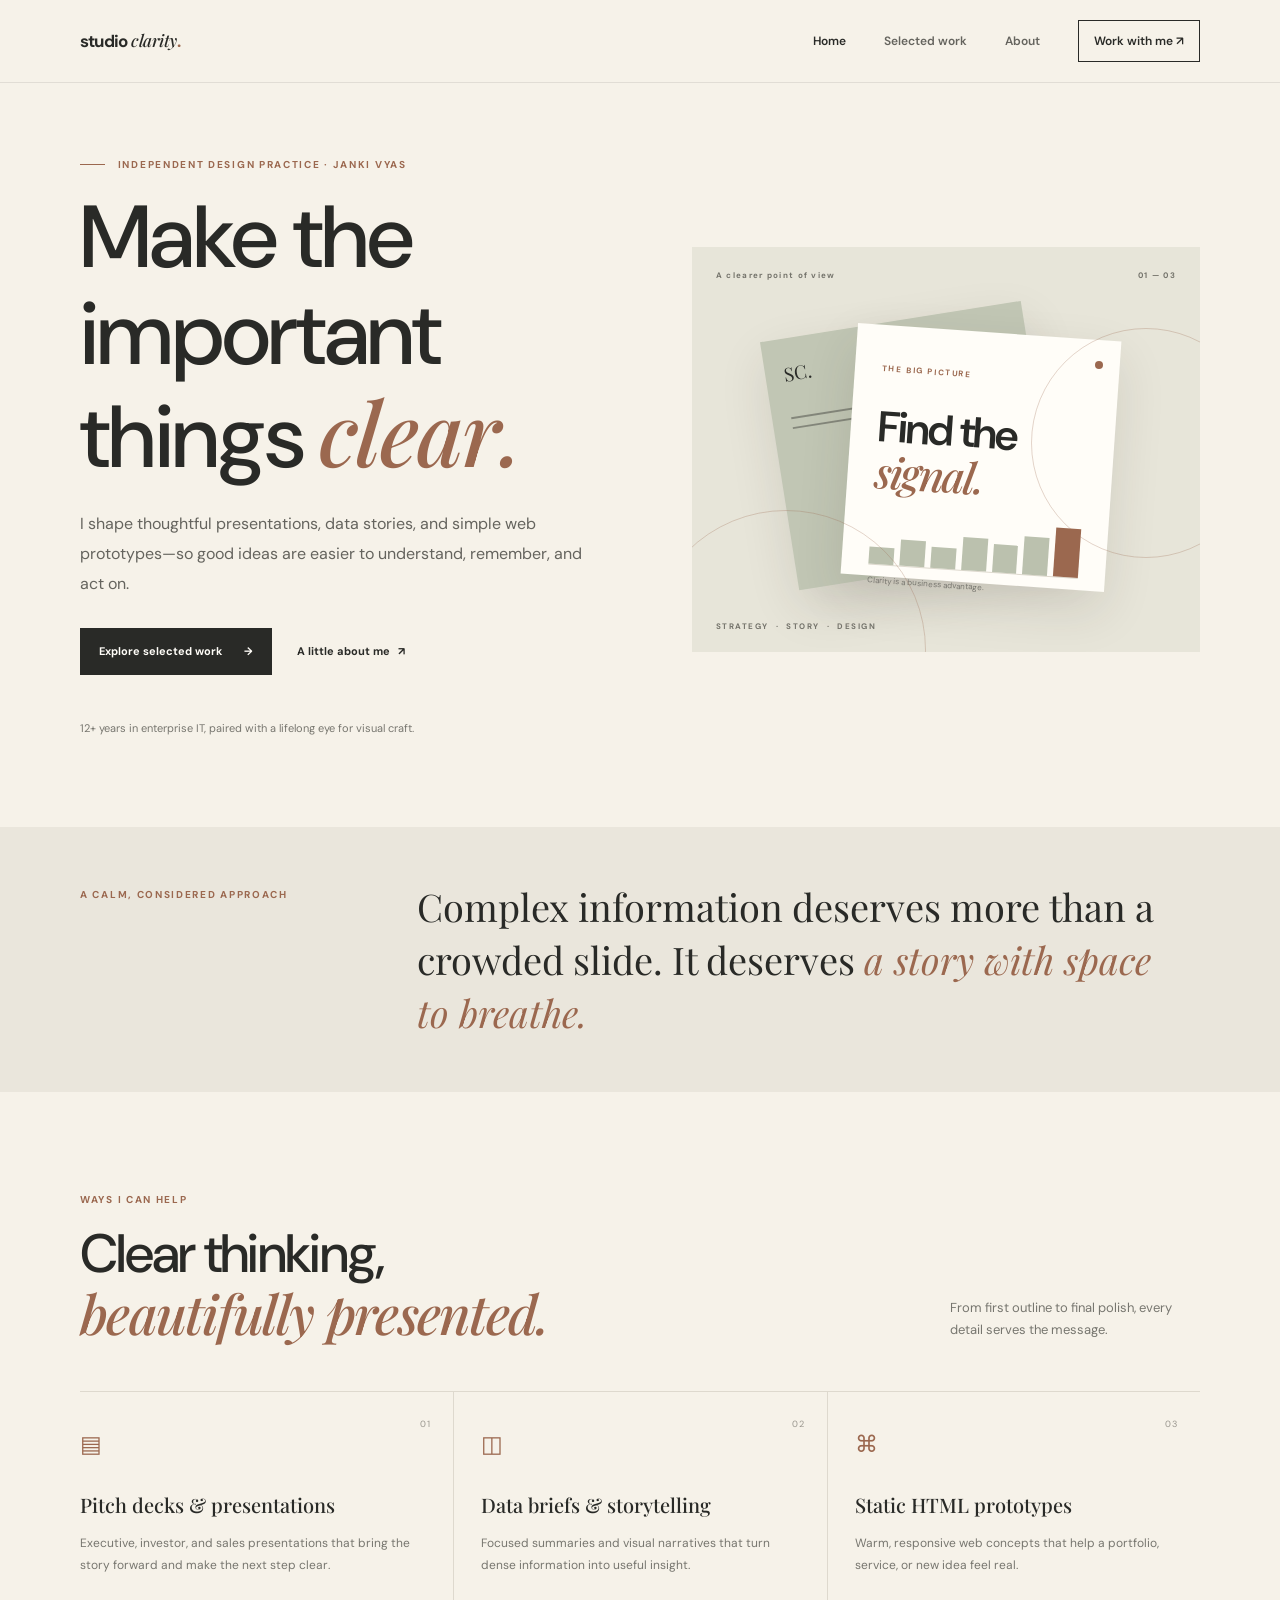
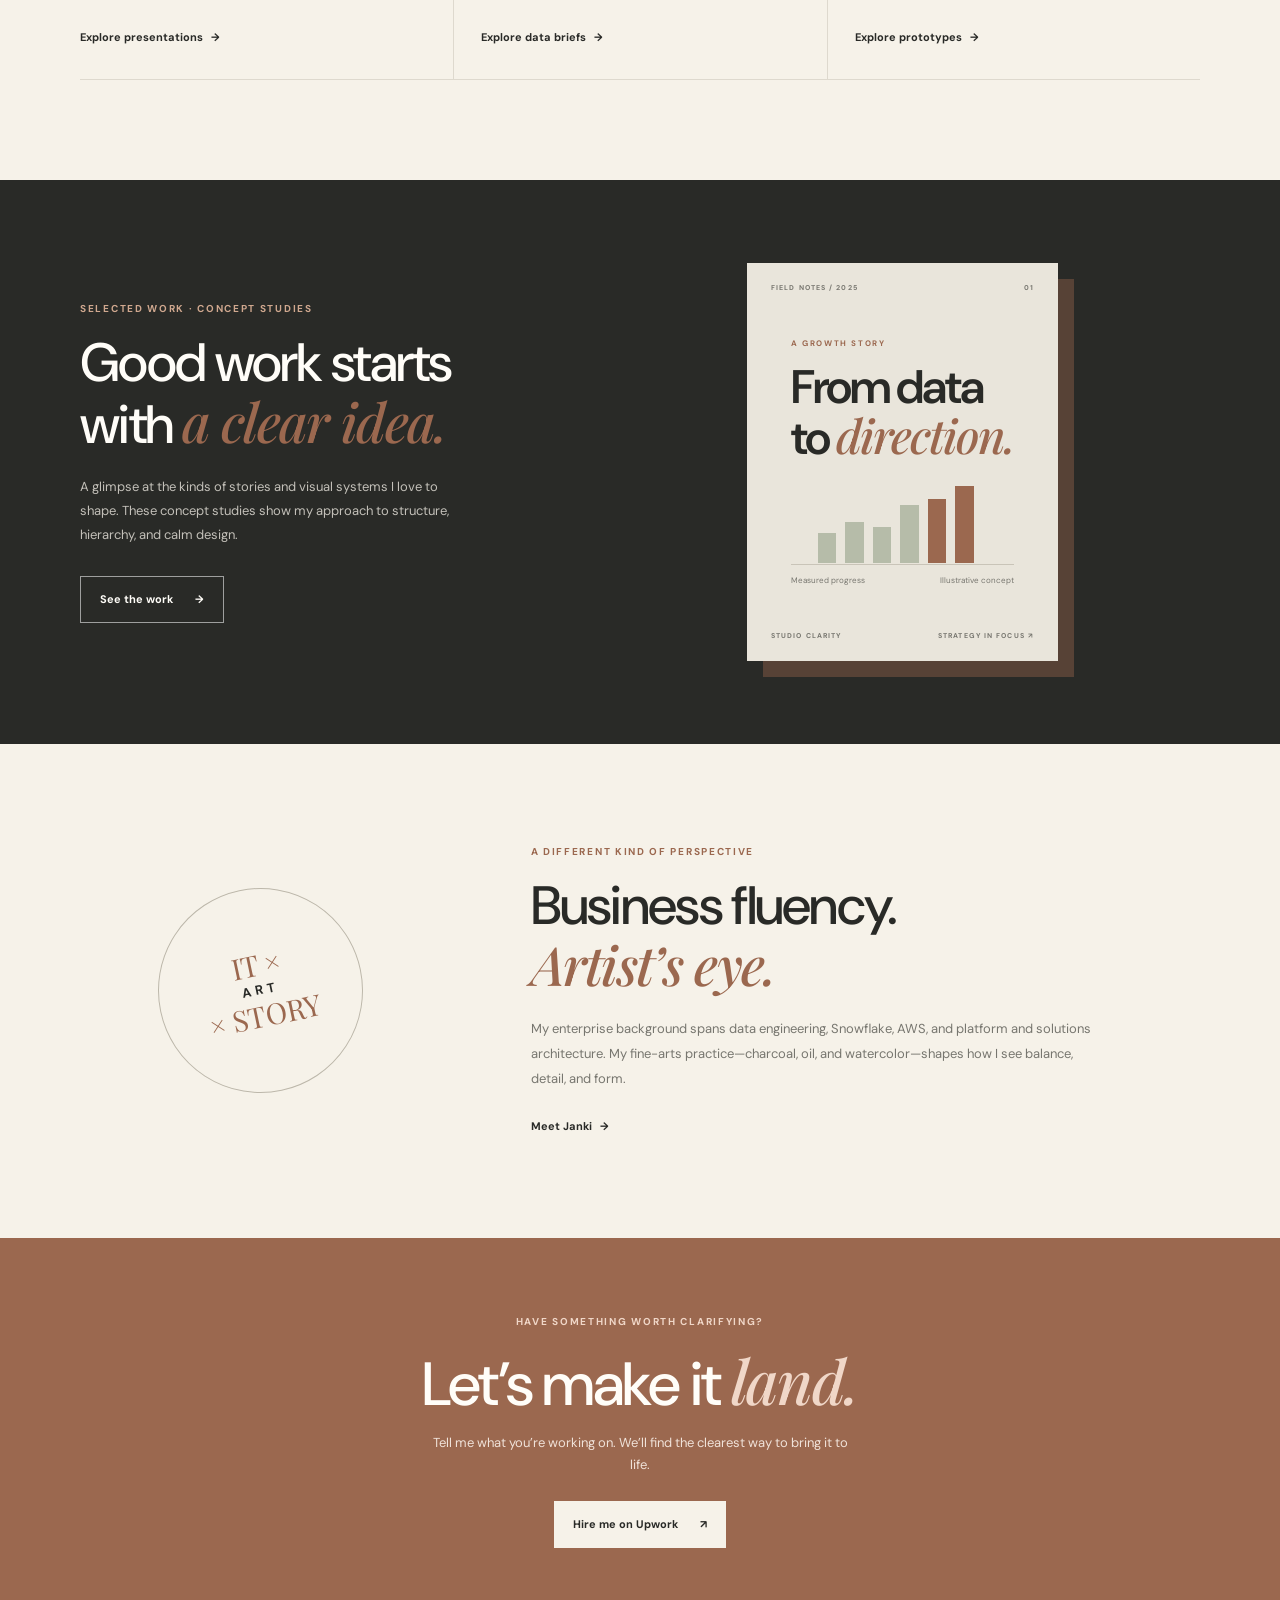
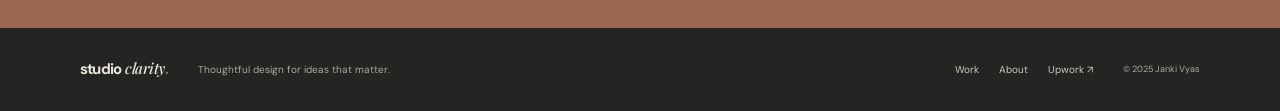
==== index.html @ 5fc677f6 "Add responsive Studio Clarity portfolio pages and styles" ====
<!doctype html>
<html lang="en">
<head>
  <meta charset="utf-8">
  <meta name="viewport" content="width=device-width, initial-scale=1">
  <meta name="theme-color" content="#f6f2e9">
  <meta name="description" content="Studio Clarity by Janki Vyas — thoughtful PowerPoint pitch decks, clear data briefs, and polished static HTML prototypes.">
  <title>Studio Clarity — Janki Vyas</title>
  <link rel="preconnect" href="https://fonts.googleapis.com">
  <link rel="preconnect" href="https://fonts.gstatic.com" crossorigin>
  <link href="https://fonts.googleapis.com/css2?family=DM+Sans:wght@400;500;600;700&family=Playfair+Display:wght@500;600&display=swap" rel="stylesheet">
  <link rel="stylesheet" href="style.css">
</head>
<body>
  <a class="skip-link" href="#main">Skip to content</a>
  <header class="site-header">
    <div class="container header-inner">
      <a class="wordmark" href="index.html" aria-label="Studio Clarity home">studio <span>clarity</span><i>.</i></a>
      <nav class="site-nav" aria-label="Main navigation">
        <a href="index.html" aria-current="page">Home</a>
        <a href="work.html">Selected work</a>
        <a href="about.html">About</a>
        <a class="nav-cta" href="https://www.upwork.com/nx/search/talent/?q=Janki%20Vyas" target="_blank" rel="noopener noreferrer">Work with me <span aria-hidden="true">↗</span></a>
      </nav>
    </div>
  </header>

  <main id="main">
    <section class="hero container">
      <div class="hero-copy">
        <p class="eyebrow"><span class="eyebrow-line"></span> Independent design practice · Janki Vyas</p>
        <h1>Make the important<br>things <em>clear.</em></h1>
        <p class="hero-intro">I shape thoughtful presentations, data stories, and simple web prototypes—so good ideas are easier to understand, remember, and act on.</p>
        <div class="hero-actions">
          <a class="button button-dark" href="work.html">Explore selected work <span aria-hidden="true">→</span></a>
          <a class="text-link" href="about.html">A little about me <span aria-hidden="true">↗</span></a>
        </div>
        <p class="hero-note">12+ years in enterprise IT, paired with a lifelong eye for visual craft.</p>
      </div>
      <div class="hero-art" aria-label="Abstract presentation composition">
        <div class="art-label">A clearer point of view <span>01 — 03</span></div>
        <div class="art-sheet sheet-back"><span class="sheet-mark">SC.</span><span class="sheet-line"></span><span class="sheet-line short"></span></div>
        <div class="art-sheet sheet-front">
          <span class="mini-label">THE BIG PICTURE</span>
          <span class="art-headline">Find the<br><em>signal.</em></span>
          <span class="chart-bars" aria-hidden="true"><i></i><i></i><i></i><i></i><i></i><i></i><i></i></span>
          <span class="chart-caption">Clarity is a business advantage.</span>
        </div>
        <span class="art-orbit orbit-one" aria-hidden="true"></span><span class="art-orbit orbit-two" aria-hidden="true"></span>
        <span class="art-dot" aria-hidden="true"></span>
        <div class="art-foot">STRATEGY &nbsp;·&nbsp; STORY &nbsp;·&nbsp; DESIGN</div>
      </div>
    </section>

    <section class="intro-band">
      <div class="container intro-grid">
        <p class="eyebrow">A calm, considered approach</p>
        <p class="intro-statement">Complex information deserves more than a crowded slide. It deserves <em>a story with space to breathe.</em></p>
      </div>
    </section>

    <section class="section container">
      <div class="section-heading">
        <div><p class="eyebrow">Ways I can help</p><h2>Clear thinking,<br><em>beautifully presented.</em></h2></div>
        <p class="section-aside">From first outline to final polish, every detail serves the message.</p>
      </div>
      <div class="service-grid">
        <article class="service-card"><span class="card-index">01</span><span class="service-icon" aria-hidden="true">▤</span><h3>Pitch decks & presentations</h3><p>Executive, investor, and sales presentations that bring the story forward and make the next step clear.</p><a class="text-link" href="work.html#presentations">Explore presentations <span aria-hidden="true">→</span></a></article>
        <article class="service-card"><span class="card-index">02</span><span class="service-icon" aria-hidden="true">◫</span><h3>Data briefs & storytelling</h3><p>Focused summaries and visual narratives that turn dense information into useful insight.</p><a class="text-link" href="work.html#data-briefs">Explore data briefs <span aria-hidden="true">→</span></a></article>
        <article class="service-card"><span class="card-index">03</span><span class="service-icon" aria-hidden="true">⌘</span><h3>Static HTML prototypes</h3><p>Warm, responsive web concepts that help a portfolio, service, or new idea feel real.</p><a class="text-link" href="work.html#web-prototypes">Explore prototypes <span aria-hidden="true">→</span></a></article>
      </div>
    </section>

    <section class="featured-section">
      <div class="container featured-inner">
        <div class="featured-copy"><p class="eyebrow">Selected work · concept studies</p><h2>Good work starts<br>with <em>a clear idea.</em></h2><p>A glimpse at the kinds of stories and visual systems I love to shape. These concept studies show my approach to structure, hierarchy, and calm design.</p><a class="button button-outline" href="work.html">See the work <span aria-hidden="true">→</span></a></div>
        <div class="feature-preview" aria-label="Preview of a business presentation concept">
          <div class="preview-top"><span>FIELD NOTES / 2025</span><span>01</span></div><div class="preview-content"><span class="mini-label">A GROWTH STORY</span><p class="preview-title">From data<br>to <em>direction.</em></p><div class="preview-chart"><span class="chart-axis"></span><i style="--h:35%"></i><i style="--h:49%"></i><i style="--h:43%"></i><i style="--h:68%"></i><i style="--h:76%"></i><i style="--h:91%"></i></div><div class="preview-legend"><span>Measured progress</span><span>Illustrative concept</span></div></div><div class="preview-bottom"><span>STUDIO CLARITY</span><span>STRATEGY IN FOCUS ↗</span></div>
        </div>
      </div>
    </section>

    <section class="section container about-teaser">
      <div class="about-stamp" aria-hidden="true"><span>IT ×</span><span>ART</span><span>× STORY</span></div>
      <div><p class="eyebrow">A different kind of perspective</p><h2>Business fluency.<br><em>Artist’s eye.</em></h2><p>My enterprise background spans data engineering, Snowflake, AWS, and platform and solutions architecture. My fine-arts practice—charcoal, oil, and watercolor—shapes how I see balance, detail, and form.</p><a class="text-link" href="about.html">Meet Janki <span aria-hidden="true">→</span></a></div>
    </section>

    <section class="contact-band"><div class="container contact-inner"><p class="eyebrow">Have something worth clarifying?</p><h2>Let’s make it <em>land.</em></h2><p>Tell me what you’re working on. We’ll find the clearest way to bring it to life.</p><a class="button button-cream" href="https://www.upwork.com/nx/search/talent/?q=Janki%20Vyas" target="_blank" rel="noopener noreferrer">Hire me on Upwork <span aria-hidden="true">↗</span></a></div></section>
  </main>

  <footer class="site-footer"><div class="container footer-inner"><a class="wordmark" href="index.html">studio <span>clarity</span><i>.</i></a><p>Thoughtful design for ideas that matter.</p><div class="footer-links"><a href="work.html">Work</a><a href="about.html">About</a><a href="https://www.upwork.com/nx/search/talent/?q=Janki%20Vyas" target="_blank" rel="noopener noreferrer">Upwork ↗</a></div><small>© 2025 Janki Vyas</small></div></footer>
</body>
</html>
---- style.css ----
/* Studio Clarity — warm, editorial portfolio */
:root {
  color-scheme: light;
  --cream: #f6f2e9;
  --paper: #fffdf8;
  --ink: #292a27;
  --muted: #77766f;
  --line: #ded9ce;
  --clay: #9b684f;
  --sage: #dce1d2;
  --serif: "Playfair Display", Georgia, serif;
  --sans: "DM Sans", Arial, sans-serif;
  --content: 1120px;
}
* { box-sizing: border-box; }
html { scroll-behavior: smooth; }
body { margin: 0; background: var(--cream); color: var(--ink); font-family: var(--sans); font-size: 15px; line-height: 1.7; -webkit-font-smoothing: antialiased; }
a { color: inherit; text-decoration: none; }
a:focus-visible { outline: 2px solid var(--clay); outline-offset: 5px; }
::selection { color: var(--paper); background: var(--clay); }
.container { width: min(var(--content), calc(100% - 64px)); margin-inline: auto; }
.skip-link { position: absolute; z-index: 20; top: 10px; left: 10px; padding: 10px 14px; transform: translateY(-160%); background: var(--ink); color: var(--paper); }
.skip-link:focus { transform: translateY(0); }
.site-header { border-bottom: 1px solid rgba(41,42,39,.1); }
.header-inner { min-height: 82px; display: flex; align-items: center; justify-content: space-between; gap: 30px; }
.wordmark { display: inline-flex; align-items: baseline; font-size: 17px; font-weight: 700; letter-spacing: -.8px; white-space: nowrap; }
.wordmark span { margin-left: 4px; font-family: var(--serif); font-weight: 500; font-style: italic; letter-spacing: -.5px; }
.wordmark i { color: var(--clay); font-style: normal; }
.site-nav { display: flex; align-items: center; gap: clamp(17px, 3vw, 38px); font-size: 12px; font-weight: 600; }
.site-nav a:not(.nav-cta) { color: #65645e; transition: color .2s ease; }
.site-nav a:hover, .footer-links a:hover, .text-link:hover { color: var(--clay); }
.site-nav a[aria-current="page"] { color: var(--ink); }
.site-nav .nav-cta { padding: 10px 15px; border: 1px solid var(--ink); transition: background .2s, color .2s; }
.site-nav .nav-cta:hover { color: var(--paper); background: var(--ink); }
.eyebrow { margin: 0 0 17px; color: var(--clay); font-size: 10px; font-weight: 700; letter-spacing: 1.7px; line-height: 1.5; text-transform: uppercase; }
.eyebrow-line { display: inline-block; width: 25px; height: 1px; margin: 0 9px 3px 0; background: var(--clay); }
h1, h2, h3, p { margin-top: 0; }
h1, h2 { font-weight: 500; letter-spacing: -1.7px; line-height: 1.1; }
h1 { margin-bottom: 24px; font-size: clamp(50px, 7vw, 88px); }
h2 { margin-bottom: 20px; font-size: clamp(36px, 4.5vw, 54px); }
h1 em, h2 em, .art-headline em, .preview-title em, .data-title em, .pitch-slide h3 em, .browser-copy strong em { color: var(--clay); font-family: var(--serif); font-weight: 500; }
.hero { min-height: 610px; display: grid; grid-template-columns: 1.05fr .95fr; align-items: center; gap: 50px; padding-block: 74px 84px; }
.hero-copy { padding-bottom: 5px; }
.hero-intro, .page-intro { max-width: 520px; margin-bottom: 30px; color: #65645e; font-size: 16px; line-height: 1.85; }
.hero-actions { display: flex; align-items: center; flex-wrap: wrap; gap: 25px; }
.button { min-height: 47px; display: inline-flex; align-items: center; justify-content: center; gap: 22px; padding: 0 19px; font-size: 11px; font-weight: 700; transition: transform .2s, background .2s, color .2s; }
.button:hover { transform: translateY(-2px); }
.button-dark { background: var(--ink); color: var(--paper); }
.button-dark:hover { background: var(--clay); }
.button-outline { border: 1px solid rgba(255,255,255,.55); color: var(--paper); }
.button-outline:hover { background: var(--paper); color: var(--ink); }
.button-cream { background: var(--cream); color: var(--ink); }
.button-cream:hover { background: white; }
.text-link { display: inline-flex; align-items: center; gap: 8px; font-size: 11px; font-weight: 700; transition: color .2s; }
.hero-note { margin: 44px 0 0; color: var(--muted); font-size: 11px; }
.hero-art { position: relative; min-height: 405px; overflow: hidden; background: #e7e5d9; }
.art-label, .art-foot { position: absolute; z-index: 2; right: 24px; left: 24px; display: flex; justify-content: space-between; color: #74736b; font-size: 8px; font-weight: 700; letter-spacing: 1.3px; }
.art-label { top: 22px; }
.art-foot { bottom: 19px; letter-spacing: 1.5px; }
.art-sheet { position: absolute; width: 52%; height: 62%; background: var(--paper); box-shadow: 0 20px 50px rgba(50,45,36,.12); }
.sheet-back { top: 18%; left: 17%; padding: 19px; transform: rotate(-9deg); background: #c1c6b4; }
.sheet-mark { font-family: var(--serif); font-size: 19px; }
.sheet-line { display: block; width: 74%; height: 2px; margin-top: 27px; background: rgba(41,42,39,.4); }
.sheet-line.short { width: 49%; margin-top: 8px; }
.sheet-front { top: 21%; left: 31%; padding: 29px 27px; transform: rotate(4deg); }
.mini-label { color: var(--clay); font-size: 8px; font-weight: 700; letter-spacing: 1.6px; }
.art-headline { display: block; margin-top: 24px; font-family: var(--sans); font-size: clamp(27px, 4vw, 43px); font-weight: 600; letter-spacing: -1.8px; line-height: 1.03; }
.chart-bars { height: 50px; display: flex; align-items: end; gap: 6px; margin-top: 20px; border-bottom: 1px solid var(--line); }
.chart-bars i { flex: 1; background: #bbc1ae; }
.chart-bars i:nth-child(1) { height: 35%; }.chart-bars i:nth-child(2) { height: 54%; }.chart-bars i:nth-child(3) { height: 43%; }.chart-bars i:nth-child(4) { height: 67%; }.chart-bars i:nth-child(5) { height: 58%; }.chart-bars i:nth-child(6) { height: 78%; }.chart-bars i:nth-child(7) { height: 100%; background: var(--clay); }
.chart-caption { display: block; margin-top: 9px; color: var(--muted); font-size: 8px; }
.art-orbit { position: absolute; width: 230px; height: 230px; border: 1px solid rgba(155,104,79,.28); border-radius: 50%; }
.orbit-one { top: 20%; right: -12%; }.orbit-two { bottom: -34%; left: -9%; width: 280px; height: 280px; }
.art-dot { position: absolute; top: 28%; right: 19%; width: 8px; height: 8px; border-radius: 50%; background: var(--clay); }
.intro-band { padding: 53px 0; background: #eae6dc; }
.intro-grid { display: grid; grid-template-columns: .55fr 1.45fr; align-items: start; gap: 40px; }
.intro-grid .eyebrow { margin: 7px 0 0; }
.intro-statement { max-width: 770px; margin: 0; font-family: var(--serif); font-size: clamp(25px, 3.2vw, 38px); line-height: 1.4; }
.intro-statement em { color: var(--clay); }
.section { padding-block: 100px; }
.section-heading { display: flex; align-items: end; justify-content: space-between; gap: 45px; margin-bottom: 45px; }
.section-heading h2 { margin-bottom: 0; }
.section-aside { max-width: 250px; margin-bottom: 5px; color: var(--muted); font-size: 13px; }
.service-grid { display: grid; grid-template-columns: repeat(3, 1fr); border-top: 1px solid var(--line); border-bottom: 1px solid var(--line); }
.service-card { position: relative; min-height: 270px; padding: 25px 27px 29px 0; }
.service-card + .service-card { padding-left: 27px; border-left: 1px solid var(--line); }
.card-index { position: absolute; top: 25px; right: 22px; color: #99968e; font-size: 9px; letter-spacing: 1px; }
.service-icon { display: block; margin: 8px 0 24px; color: var(--clay); font-size: 23px; }
.service-card h3 { margin-bottom: 11px; font-family: var(--serif); font-size: 20px; font-weight: 500; }
.service-card p { min-height: 70px; margin-bottom: 21px; color: var(--muted); font-size: 12px; line-height: 1.8; }
.featured-section { padding-block: 83px; background: var(--ink); color: var(--paper); }
.featured-inner { display: grid; grid-template-columns: .85fr 1.15fr; align-items: center; gap: 85px; }
.featured-copy h2 { margin-bottom: 20px; }
.featured-copy > p:not(.eyebrow) { max-width: 370px; margin-bottom: 29px; color: #c3c0b9; font-size: 13px; line-height: 1.85; }
.featured-copy .eyebrow { color: #d0a88f; }
.feature-preview { position: relative; max-width: 530px; min-height: 350px; margin-inline: auto; padding: 19px 24px; background: #e9e5db; color: var(--ink); box-shadow: 16px 16px 0 rgba(155,104,79,.4); }
.preview-top, .preview-bottom { display: flex; justify-content: space-between; color: #77766f; font-size: 7px; font-weight: 700; letter-spacing: 1.1px; }
.preview-content { padding: 35px 20px 22px; }
.preview-title { margin: 10px 0 16px; font-size: clamp(33px, 4vw, 47px); font-weight: 600; letter-spacing: -2px; line-height: 1; }
.preview-chart { height: 87px; display: flex; align-items: end; gap: 9px; padding: 0 0 1px 18px; border-bottom: 1px solid #c9c4b8; }
.preview-chart i { width: 9%; height: var(--h); background: #b6bca9; }.preview-chart i:nth-last-child(-n+2) { background: var(--clay); }
.preview-legend { display: flex; justify-content: space-between; margin-top: 9px; color: #77766f; font-size: 8px; }
.preview-bottom { margin-top: 20px; }
.about-teaser { display: grid; grid-template-columns: .7fr 1.3fr; align-items: center; gap: 90px; }
.about-teaser > div:last-child { max-width: 570px; }
.about-teaser p:not(.eyebrow) { margin-bottom: 21px; color: var(--muted); font-size: 13px; line-height: 1.9; }
.about-stamp { width: 205px; height: 205px; display: flex; flex-direction: column; align-items: center; justify-content: center; gap: 2px; margin-inline: auto; border: 1px solid #bdb8ab; border-radius: 50%; transform: rotate(-12deg); color: var(--clay); font-family: var(--serif); font-size: 29px; line-height: 1.1; }
.about-stamp span:nth-child(2) { color: var(--ink); font-family: var(--sans); font-size: 13px; font-weight: 700; letter-spacing: 4px; }
.contact-band { padding: 76px 0 80px; background: var(--clay); color: var(--paper); text-align: center; }
.contact-inner > .eyebrow { color: #f0d7c8; }
.contact-inner h2 { margin-bottom: 14px; font-size: clamp(42px, 5vw, 61px); }
.contact-inner h2 em { color: #f0d7c8; }
.contact-inner > p:not(.eyebrow) { max-width: 430px; margin: 0 auto 25px; color: #f0e2d9; font-size: 13px; }
.site-footer { padding-block: 28px; background: #242522; color: #eae6dc; }
.footer-inner { display: grid; grid-template-columns: auto 1fr auto auto; align-items: center; gap: 30px; }
.footer-inner .wordmark { font-size: 15px; }.footer-inner p { margin: 0; color: #aaa9a1; font-size: 10px; }.footer-links { display: flex; gap: 20px; color: #c9c7bf; font-size: 10px; }.footer-inner small { color: #aaa9a1; font-size: 9px; white-space: nowrap; }
.page-hero { padding-block: 93px 61px; }
.page-hero h1 { font-size: clamp(53px, 7vw, 82px); }
.page-intro { margin-bottom: 14px; }
.work-disclaimer { color: var(--muted); font-size: 10px; }
.work-list { padding-bottom: 95px; }
.work-project { display: grid; grid-template-columns: 1.1fr .9fr; align-items: center; gap: clamp(40px, 7vw, 95px); padding-block: 55px; border-top: 1px solid var(--line); scroll-margin-top: 30px; }
.work-project.project-reverse .project-visual { order: 2; }.work-project.project-reverse .project-info { order: 1; }
.project-visual { position: relative; min-height: 385px; display: grid; place-items: center; overflow: hidden; }
.visual-pitch { background: #d8d9cb; }.visual-data { background: #e6ddd1; }.visual-web { background: #dce2d7; }
.visual-tag { position: absolute; bottom: 16px; left: 17px; color: rgba(41,42,39,.65); font-size: 8px; font-weight: 700; letter-spacing: 1.2px; }
.pitch-slide { position: absolute; width: 51%; height: 64%; box-shadow: 0 18px 35px rgba(41,42,39,.13); }
.pitch-back { top: 17%; left: 13%; padding: 17px; transform: rotate(-9deg); background: #b9bcae; color: #55564f; font-size: 7px; letter-spacing: 1px; }
.pitch-lines { margin-top: 42px; }.pitch-lines i { display: block; width: 80%; height: 1px; margin-bottom: 11px; background: #73756d; }.pitch-lines i:nth-child(2) { width: 62%; }.pitch-lines i:nth-child(3) { width: 45%; }
.pitch-main { top: 19%; left: 32%; padding: 28px; transform: rotate(4deg); background: var(--paper); }
.pitch-slide h3 { margin: 29px 0 17px; font-size: clamp(32px, 4vw, 46px); font-weight: 600; letter-spacing: -2px; line-height: .96; }
.pitch-rule { width: 36px; height: 2px; background: var(--clay); }.pitch-slide p { margin: 12px 0 0; color: var(--muted); font-size: 8px; line-height: 1.5; }.pitch-number { position: absolute; right: 19px; bottom: 16px; color: #aaa69c; font-size: 9px; }
.data-sheet { width: 75%; max-width: 390px; padding: 17px 22px 14px; background: var(--paper); box-shadow: 0 18px 40px rgba(41,42,39,.11); }
.data-top, .data-bottom { display: flex; justify-content: space-between; color: #77766f; font-size: 7px; font-weight: 700; letter-spacing: .9px; }
.data-title { margin: 21px 0 12px; font-size: clamp(23px, 3vw, 33px); font-weight: 600; letter-spacing: -1px; line-height: 1.1; }
.data-stat-row { display: flex; gap: 38px; }.data-stat-row strong { display: block; font-size: 22px; letter-spacing: -1px; }.data-stat-row strong span { color: var(--clay); font-size: 13px; }.data-stat-row small { display: block; color: var(--muted); font-size: 7px; }
.data-graph { position: relative; height: 82px; margin-top: 10px; }.data-graph svg { position: absolute; inset: 0; width: 100%; height: 100%; }.graph-lines { position: absolute; inset: 5px 0; display: flex; flex-direction: column; justify-content: space-between; }.graph-lines i { border-top: 1px solid #e8e4dc; }.data-bottom { padding-top: 8px; border-top: 1px solid var(--line); }
.browser-frame { width: 78%; max-width: 410px; background: var(--paper); box-shadow: 0 19px 40px rgba(41,42,39,.14); }.browser-bar { height: 25px; display: flex; align-items: center; gap: 4px; padding: 0 10px; background: #eeece5; }.browser-bar > span { width: 5px; height: 5px; border-radius: 50%; background: #b9b5aa; }.browser-bar i { flex: 1; margin-left: 20px; color: #908d84; font-size: 7px; font-style: normal; text-align: center; }
.browser-page { position: relative; min-height: 275px; overflow: hidden; padding: 17px 19px; }.browser-mark { position: relative; z-index: 1; font-size: 7px; font-weight: 700; letter-spacing: 1px; }.browser-copy { position: relative; z-index: 1; width: 65%; margin: 33px 0 0 13px; }.browser-copy small { color: var(--clay); font-size: 6px; font-weight: 700; letter-spacing: 1px; }.browser-copy strong { display: block; margin: 8px 0; font-size: clamp(24px, 3vw, 34px); letter-spacing: -1px; line-height: 1.04; }.browser-copy > span { display: block; max-width: 150px; color: var(--muted); font-size: 7px; }.browser-copy b { display: inline-block; margin-top: 13px; color: var(--clay); font-size: 7px; }.browser-shape { position: absolute; top: 44px; right: -35px; width: 47%; height: 170px; border-radius: 48% 52% 43% 57%; background: #d7ddcd; transform: rotate(-24deg); }.browser-footer { position: absolute; right: 19px; bottom: 12px; left: 19px; color: #77766f; font-size: 6px; letter-spacing: .8px; }
.project-info .eyebrow { margin-bottom: 15px; }.project-info h2 { font-size: clamp(33px, 4vw, 47px); }.project-info > p:not(.eyebrow) { max-width: 400px; margin-bottom: 21px; color: var(--muted); font-size: 12px; line-height: 1.9; }.tag-list { display: flex; flex-wrap: wrap; gap: 7px; margin: 0; padding: 0; list-style: none; }.tag-list li { padding: 6px 9px; border: 1px solid var(--line); color: #68675f; font-size: 8px; }
.about-page-hero { padding-bottom: 52px; }
.about-feature { display: grid; grid-template-columns: .85fr 1.15fr; align-items: center; gap: clamp(50px, 9vw, 120px); padding-block: 20px 100px; }
.about-portrait { min-height: 420px; display: grid; place-items: center; background: #e8e3d8; }
.portrait-paper { position: relative; width: 65%; height: 330px; overflow: hidden; background: #f8f5ed; box-shadow: 0 20px 50px rgba(41,42,39,.12); transform: rotate(-4deg); }
.portrait-caption { position: absolute; z-index: 2; top: 17px; left: 17px; color: #77766f; font-size: 7px; font-weight: 700; letter-spacing: 1px; }.paint-wash { position: absolute; border-radius: 50%; filter: blur(1px); }.wash-one { top: 60px; left: 22%; width: 63%; height: 190px; background: rgba(177,153,124,.35); transform: rotate(-18deg); }.wash-two { top: 117px; left: 39%; width: 55%; height: 116px; background: rgba(174,184,158,.62); transform: rotate(33deg); }.charcoal-line { position: absolute; z-index: 1; width: 70%; height: 2px; background: rgba(46,45,40,.65); transform: rotate(-32deg); }.line-one { top: 126px; left: -5%; }.line-two { top: 167px; left: 18%; width: 82%; transform: rotate(-23deg); }.line-three { top: 211px; left: 1%; width: 58%; transform: rotate(-39deg); }.portrait-seal { position: absolute; z-index: 2; right: 19px; bottom: 17px; color: var(--clay); font-family: var(--serif); font-size: 15px; line-height: 1; }
.about-story h2 { margin-bottom: 25px; }.about-story > p:not(.eyebrow) { color: var(--muted); font-size: 12px; line-height: 1.95; }
.values-section { padding-block: 75px 85px; background: #eae6dc; }.values-section h2 { margin-bottom: 41px; }.values-grid { display: grid; grid-template-columns: repeat(3, 1fr); gap: 35px; }.values-grid article { padding-top: 18px; border-top: 1px solid #cbc6ba; }.values-grid article > span { color: var(--clay); font-size: 9px; font-weight: 700; letter-spacing: 1px; }.values-grid h3 { margin: 14px 0 9px; font-family: var(--serif); font-size: 19px; font-weight: 500; }.values-grid p { max-width: 275px; margin: 0; color: var(--muted); font-size: 11px; line-height: 1.85; }
.about-close { display: grid; grid-template-columns: 1fr 1fr; align-items: center; gap: 90px; }.about-close > div:last-child { max-width: 440px; }.about-close p:not(.eyebrow) { color: var(--muted); font-size: 13px; line-height: 1.9; }
@media (max-width: 800px) {
  .container { width: min(100% - 42px, var(--content)); }
  .hero { min-height: auto; grid-template-columns: 1fr .85fr; gap: 25px; padding-block: 68px; }
  .hero-art { min-height: 350px; }.sheet-front { padding: 23px 20px; }.art-headline { margin-top: 19px; }
  .section { padding-block: 78px; }.featured-inner { gap: 40px; }.about-teaser { gap: 45px; }
  .work-project { gap: 40px; }.project-visual { min-height: 320px; }.pitch-main { padding: 22px; }.data-sheet { width: 82%; }.browser-frame { width: 84%; }
  .footer-inner { grid-template-columns: auto 1fr auto; }.footer-inner small { grid-column: 2 / 4; justify-self: end; }
}
@media (max-width: 600px) {
  body { font-size: 14px; }.container { width: calc(100% - 40px); }
  .header-inner { min-height: 73px; flex-wrap: wrap; justify-content: center; gap: 3px; padding-block: 12px; }.wordmark { font-size: 16px; }.site-nav { justify-content: center; flex-wrap: wrap; gap: 9px 17px; width: 100%; font-size: 10px; }.site-nav .nav-cta { padding: 5px 9px; }
  .hero { grid-template-columns: 1fr; gap: 38px; padding-block: 57px 53px; }.hero h1 { font-size: clamp(51px, 15vw, 72px); }.hero-intro { font-size: 14px; }.hero-note { margin-top: 28px; }.hero-art { min-height: 350px; }
  .intro-band { padding-block: 39px; }.intro-grid { grid-template-columns: 1fr; gap: 12px; }.intro-grid .eyebrow { margin: 0; }.intro-statement { font-size: 27px; }
  .section { padding-block: 64px; }.section-heading { display: block; margin-bottom: 28px; }.section-heading h2 { font-size: 39px; }.section-aside { margin-top: 18px; }
  .service-grid { grid-template-columns: 1fr; }.service-card, .service-card + .service-card { min-height: auto; padding: 24px 28px 25px 0; border-left: 0; }.service-card + .service-card { border-top: 1px solid var(--line); }.service-card p { min-height: 0; margin-bottom: 14px; }.service-icon { margin: 6px 0 13px; }
  .featured-section { padding-block: 62px; }.featured-inner { grid-template-columns: 1fr; gap: 35px; }.featured-copy h2 { font-size: 42px; }.feature-preview { width: 100%; min-height: 310px; padding-inline: 18px; }.preview-content { padding: 30px 11px 20px; }
  .about-teaser { grid-template-columns: 1fr; gap: 35px; }.about-stamp { width: 160px; height: 160px; font-size: 23px; }.about-teaser h2 { font-size: 40px; }
  .contact-band { padding-block: 57px; }.contact-inner h2 { font-size: 47px; }
  .footer-inner { grid-template-columns: 1fr 1fr; gap: 12px 20px; }.footer-inner p { justify-self: end; text-align: right; }.footer-links { grid-column: 1; }.footer-inner small { grid-column: 2; justify-self: end; }
  .page-hero { padding-block: 66px 40px; }.page-hero h1 { font-size: clamp(50px, 14vw, 70px); }.page-intro { font-size: 14px; }
  .work-list { padding-bottom: 60px; }.work-project { grid-template-columns: 1fr; gap: 25px; padding-block: 35px; }.work-project.project-reverse .project-visual, .work-project.project-reverse .project-info { order: initial; }.project-visual { min-height: 310px; }.project-info h2 { font-size: 40px; }.pitch-slide { width: 55%; height: 65%; }.pitch-main { left: 30%; }.data-sheet { width: 83%; }.browser-frame { width: 86%; }
  .about-feature { grid-template-columns: 1fr; gap: 35px; padding-block: 0 65px; }.about-portrait { min-height: 340px; }.portrait-paper { height: 280px; }.about-story h2 { font-size: 40px; }
  .values-section { padding-block: 58px; }.values-section h2 { font-size: 39px; }.values-grid { grid-template-columns: 1fr; gap: 23px; }.values-grid p { max-width: 100%; }
  .about-close { grid-template-columns: 1fr; gap: 14px; }.about-close h2 { font-size: 40px; }
}
@media (prefers-reduced-motion: reduce) { html { scroll-behavior: auto; } *, *::before, *::after { transition-duration: .01ms !important; animation-duration: .01ms !important; animation-iteration-count: 1 !important; } }
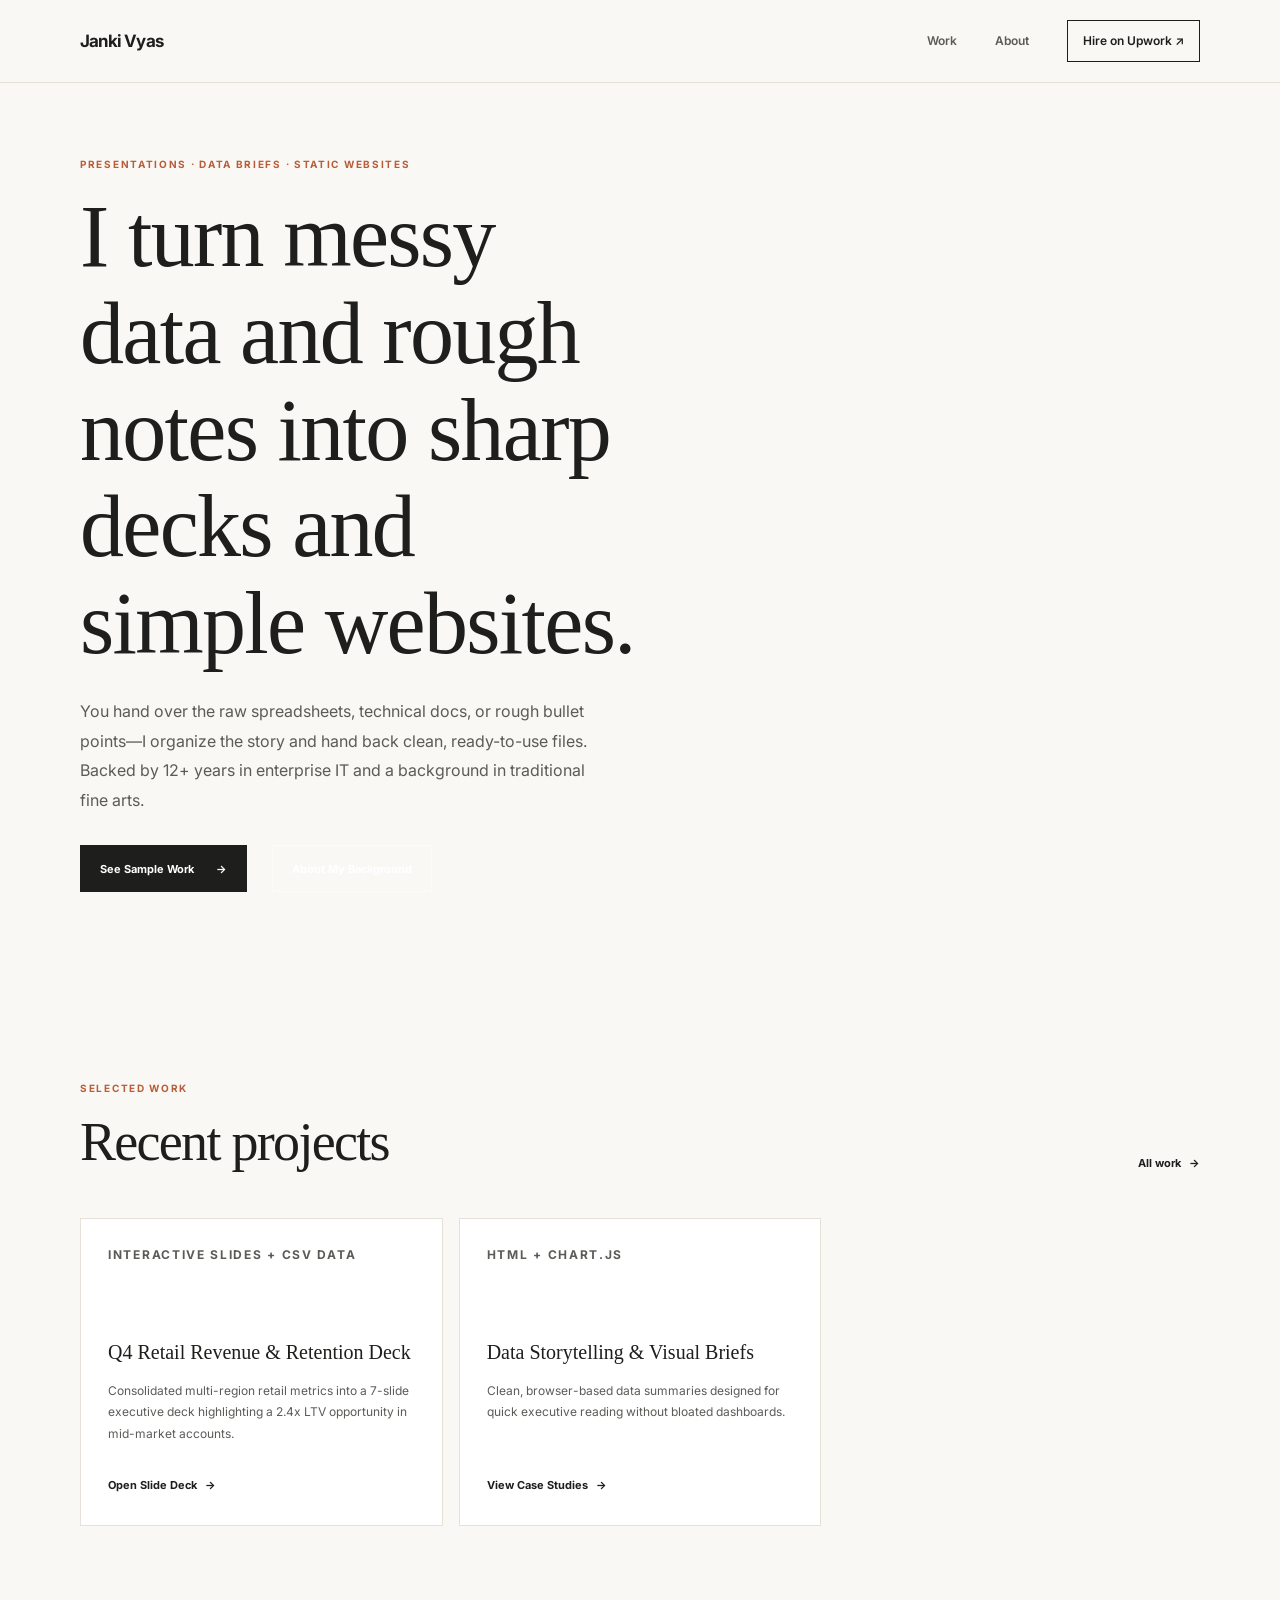
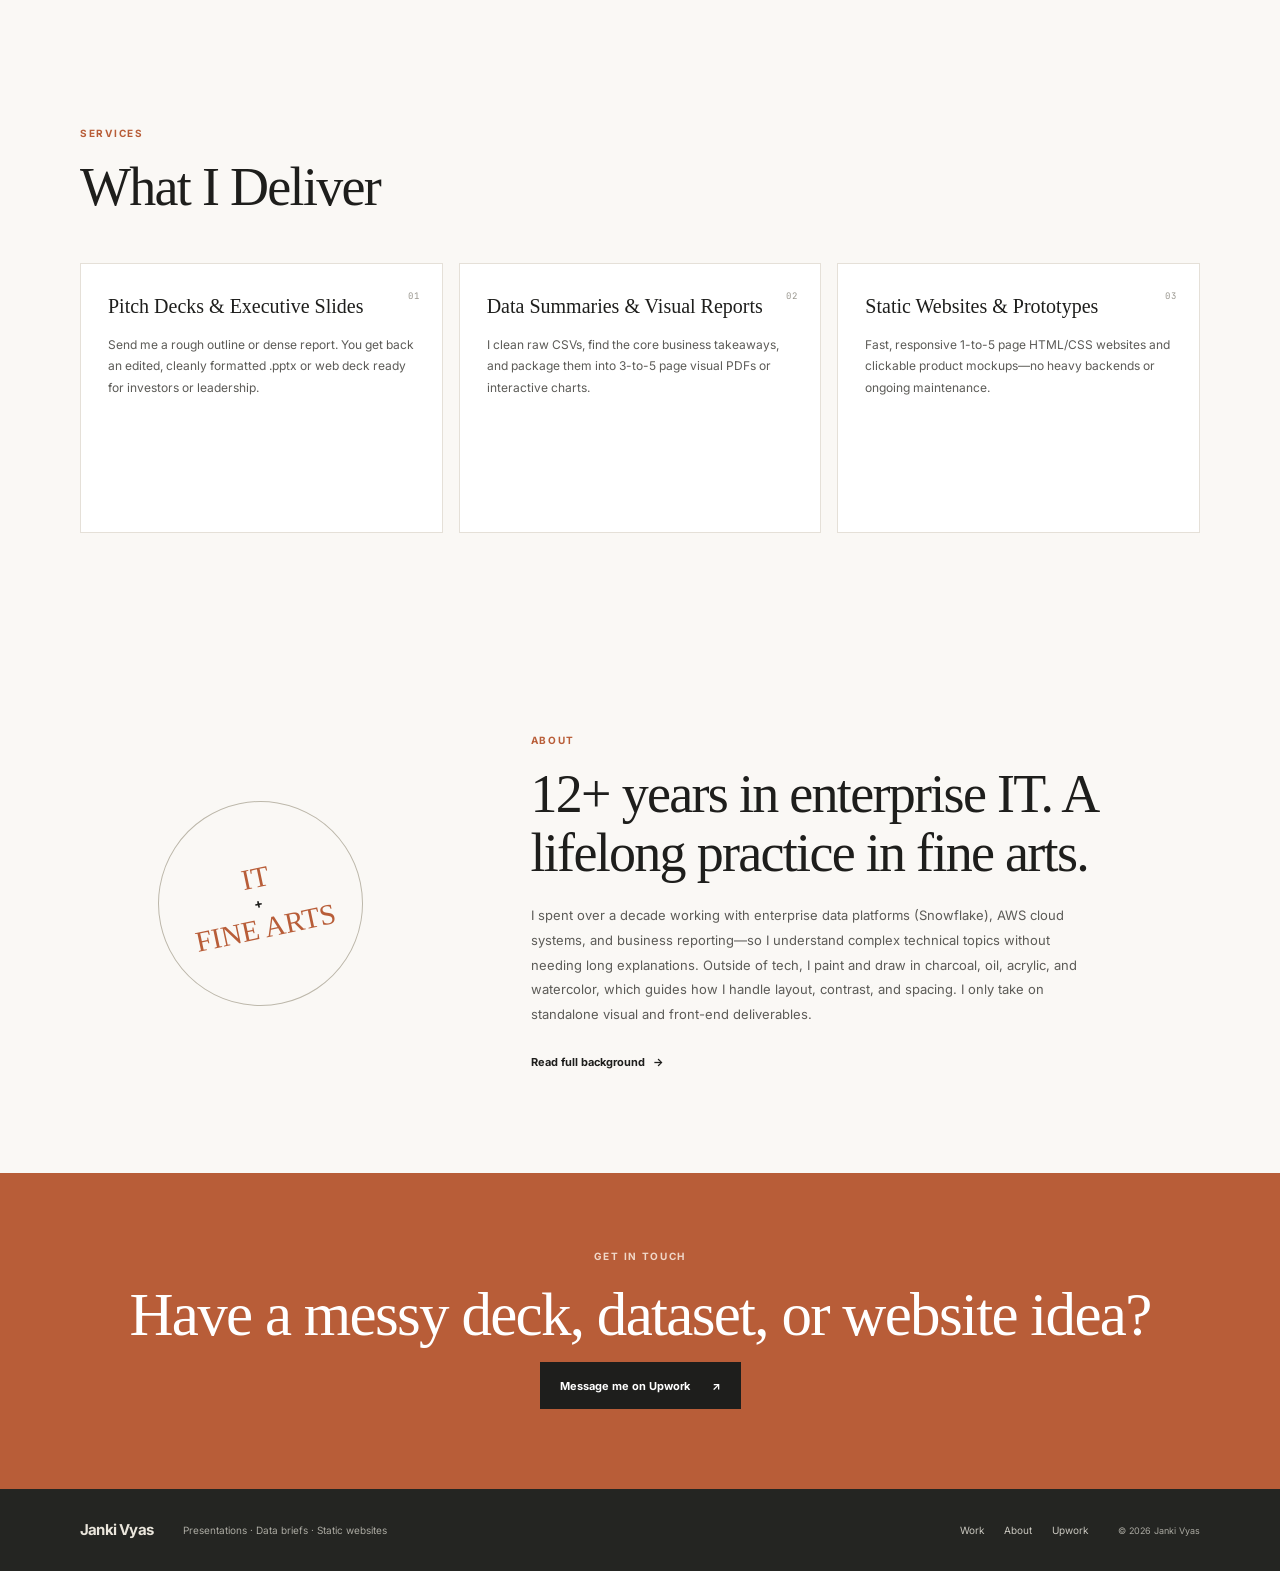
==== commit e0d4734b: "Rewrite homepage as direct Janki Vyas portfolio" ====
--- a/index.html
+++ b/index.html
@@ -3,91 +3,109 @@
 <head>
   <meta charset="utf-8">
   <meta name="viewport" content="width=device-width, initial-scale=1">
-  <meta name="theme-color" content="#f6f2e9">
-  <meta name="description" content="Studio Clarity by Janki Vyas — thoughtful PowerPoint pitch decks, clear data briefs, and polished static HTML prototypes.">
-  <title>Studio Clarity — Janki Vyas</title>
+  <meta name="theme-color" content="#F4F5F3">
+  <meta name="description" content="Janki Vyas creates executive presentations, data briefs, and simple static websites. 12+ years in enterprise IT and a background in traditional fine arts.">
+  <title>Janki Vyas — Presentations, Data Briefs &amp; Static Websites</title>
   <link rel="preconnect" href="https://fonts.googleapis.com">
   <link rel="preconnect" href="https://fonts.gstatic.com" crossorigin>
-  <link href="https://fonts.googleapis.com/css2?family=DM+Sans:wght@400;500;600;700&family=Playfair+Display:wght@500;600&display=swap" rel="stylesheet">
+  <link href="https://fonts.googleapis.com/css2?family=Inter:wght@400;500;600;700&family=JetBrains+Mono:wght@400;500;600&display=swap" rel="stylesheet">
   <link rel="stylesheet" href="style.css">
 </head>
 <body>
   <a class="skip-link" href="#main">Skip to content</a>
   <header class="site-header">
     <div class="container header-inner">
-      <a class="wordmark" href="index.html" aria-label="Studio Clarity home">studio <span>clarity</span><i>.</i></a>
+      <a class="wordmark" href="index.html" aria-label="Janki Vyas home">Janki Vyas</a>
       <nav class="site-nav" aria-label="Main navigation">
-        <a href="index.html" aria-current="page">Home</a>
-        <a href="work.html">Selected work</a>
+        <a href="work.html">Work</a>
         <a href="about.html">About</a>
-        <a class="nav-cta" href="https://www.upwork.com/nx/search/talent/?q=Janki%20Vyas" target="_blank" rel="noopener noreferrer">Work with me <span aria-hidden="true">↗</span></a>
+        <a class="nav-cta" href="https://www.upwork.com/nx/search/talent/?q=Janki%20Vyas" target="_blank" rel="noopener noreferrer">Hire on Upwork <span aria-hidden="true">↗</span></a>
       </nav>
     </div>
   </header>
-
   <main id="main">
-    <section class="hero container">
+    <section class="hero container reveal" aria-labelledby="hero-title">
       <div class="hero-copy">
-        <p class="eyebrow"><span class="eyebrow-line"></span> Independent design practice · Janki Vyas</p>
-        <h1>Make the important<br>things <em>clear.</em></h1>
-        <p class="hero-intro">I shape thoughtful presentations, data stories, and simple web prototypes—so good ideas are easier to understand, remember, and act on.</p>
+        <p class="eyebrow">PRESENTATIONS · DATA BRIEFS · STATIC WEBSITES</p>
+        <h1 id="hero-title">I turn messy data and rough notes into sharp decks and simple websites.</h1>
+        <p class="hero-intro">You hand over the raw spreadsheets, technical docs, or rough bullet points—I organize the story and hand back clean, ready-to-use files. Backed by 12+ years in enterprise IT and a background in traditional fine arts.</p>
         <div class="hero-actions">
-          <a class="button button-dark" href="work.html">Explore selected work <span aria-hidden="true">→</span></a>
-          <a class="text-link" href="about.html">A little about me <span aria-hidden="true">↗</span></a>
-        </div>
-        <p class="hero-note">12+ years in enterprise IT, paired with a lifelong eye for visual craft.</p>
-      </div>
-      <div class="hero-art" aria-label="Abstract presentation composition">
-        <div class="art-label">A clearer point of view <span>01 — 03</span></div>
-        <div class="art-sheet sheet-back"><span class="sheet-mark">SC.</span><span class="sheet-line"></span><span class="sheet-line short"></span></div>
-        <div class="art-sheet sheet-front">
-          <span class="mini-label">THE BIG PICTURE</span>
-          <span class="art-headline">Find the<br><em>signal.</em></span>
-          <span class="chart-bars" aria-hidden="true"><i></i><i></i><i></i><i></i><i></i><i></i><i></i></span>
-          <span class="chart-caption">Clarity is a business advantage.</span>
-        </div>
-        <span class="art-orbit orbit-one" aria-hidden="true"></span><span class="art-orbit orbit-two" aria-hidden="true"></span>
-        <span class="art-dot" aria-hidden="true"></span>
-        <div class="art-foot">STRATEGY &nbsp;·&nbsp; STORY &nbsp;·&nbsp; DESIGN</div>
-      </div>
-    </section>
-
-    <section class="intro-band">
-      <div class="container intro-grid">
-        <p class="eyebrow">A calm, considered approach</p>
-        <p class="intro-statement">Complex information deserves more than a crowded slide. It deserves <em>a story with space to breathe.</em></p>
-      </div>
-    </section>
-
-    <section class="section container">
-      <div class="section-heading">
-        <div><p class="eyebrow">Ways I can help</p><h2>Clear thinking,<br><em>beautifully presented.</em></h2></div>
-        <p class="section-aside">From first outline to final polish, every detail serves the message.</p>
-      </div>
-      <div class="service-grid">
-        <article class="service-card"><span class="card-index">01</span><span class="service-icon" aria-hidden="true">▤</span><h3>Pitch decks & presentations</h3><p>Executive, investor, and sales presentations that bring the story forward and make the next step clear.</p><a class="text-link" href="work.html#presentations">Explore presentations <span aria-hidden="true">→</span></a></article>
-        <article class="service-card"><span class="card-index">02</span><span class="service-icon" aria-hidden="true">◫</span><h3>Data briefs & storytelling</h3><p>Focused summaries and visual narratives that turn dense information into useful insight.</p><a class="text-link" href="work.html#data-briefs">Explore data briefs <span aria-hidden="true">→</span></a></article>
-        <article class="service-card"><span class="card-index">03</span><span class="service-icon" aria-hidden="true">⌘</span><h3>Static HTML prototypes</h3><p>Warm, responsive web concepts that help a portfolio, service, or new idea feel real.</p><a class="text-link" href="work.html#web-prototypes">Explore prototypes <span aria-hidden="true">→</span></a></article>
-      </div>
-    </section>
-
-    <section class="featured-section">
-      <div class="container featured-inner">
-        <div class="featured-copy"><p class="eyebrow">Selected work · concept studies</p><h2>Good work starts<br>with <em>a clear idea.</em></h2><p>A glimpse at the kinds of stories and visual systems I love to shape. These concept studies show my approach to structure, hierarchy, and calm design.</p><a class="button button-outline" href="work.html">See the work <span aria-hidden="true">→</span></a></div>
-        <div class="feature-preview" aria-label="Preview of a business presentation concept">
-          <div class="preview-top"><span>FIELD NOTES / 2025</span><span>01</span></div><div class="preview-content"><span class="mini-label">A GROWTH STORY</span><p class="preview-title">From data<br>to <em>direction.</em></p><div class="preview-chart"><span class="chart-axis"></span><i style="--h:35%"></i><i style="--h:49%"></i><i style="--h:43%"></i><i style="--h:68%"></i><i style="--h:76%"></i><i style="--h:91%"></i></div><div class="preview-legend"><span>Measured progress</span><span>Illustrative concept</span></div></div><div class="preview-bottom"><span>STUDIO CLARITY</span><span>STRATEGY IN FOCUS ↗</span></div>
+          <a class="button button-dark" href="work.html">See Sample Work <span aria-hidden="true">→</span></a>
+          <a class="button button-outline" href="about.html">About My Background</a>
         </div>
       </div>
     </section>
 
-    <section class="section container about-teaser">
-      <div class="about-stamp" aria-hidden="true"><span>IT ×</span><span>ART</span><span>× STORY</span></div>
-      <div><p class="eyebrow">A different kind of perspective</p><h2>Business fluency.<br><em>Artist’s eye.</em></h2><p>My enterprise background spans data engineering, Snowflake, AWS, and platform and solutions architecture. My fine-arts practice—charcoal, oil, and watercolor—shapes how I see balance, detail, and form.</p><a class="text-link" href="about.html">Meet Janki <span aria-hidden="true">→</span></a></div>
+    <section class="section container reveal" aria-labelledby="selected-work-title">
+      <div class="section-heading"><div><p class="eyebrow">Selected work</p><h2 id="selected-work-title">Recent projects</h2></div><a class="text-link" href="work.html">All work <span aria-hidden="true">→</span></a></div>
+      <div class="service-grid project-grid">
+        <article class="service-card project-card">
+          <p class="eyebrow">INTERACTIVE SLIDES + CSV DATA</p>
+          <h3>Q4 Retail Revenue &amp; Retention Deck</h3>
+          <p>Consolidated multi-region retail metrics into a 7-slide executive deck highlighting a 2.4x LTV opportunity in mid-market accounts.</p>
+          <a class="text-link" href="decks/retail-q4-story.html">Open Slide Deck <span aria-hidden="true">→</span></a>
+        </article>
+        <article class="service-card project-card">
+          <p class="eyebrow">HTML + CHART.JS</p>
+          <h3>Data Storytelling &amp; Visual Briefs</h3>
+          <p>Clean, browser-based data summaries designed for quick executive reading without bloated dashboards.</p>
+          <a class="text-link" href="work.html#data-briefs">View Case Studies <span aria-hidden="true">→</span></a>
+        </article>
+      </div>
     </section>
 
-    <section class="contact-band"><div class="container contact-inner"><p class="eyebrow">Have something worth clarifying?</p><h2>Let’s make it <em>land.</em></h2><p>Tell me what you’re working on. We’ll find the clearest way to bring it to life.</p><a class="button button-cream" href="https://www.upwork.com/nx/search/talent/?q=Janki%20Vyas" target="_blank" rel="noopener noreferrer">Hire me on Upwork <span aria-hidden="true">↗</span></a></div></section>
+    <section class="section container reveal" aria-labelledby="deliver-title">
+      <div class="section-heading"><div><p class="eyebrow">Services</p><h2 id="deliver-title">What I Deliver</h2></div></div>
+      <div class="service-grid">
+        <article class="service-card"><span class="card-index">01</span><h3>Pitch Decks &amp; Executive Slides</h3><p>Send me a rough outline or dense report. You get back an edited, cleanly formatted .pptx or web deck ready for investors or leadership.</p></article>
+        <article class="service-card"><span class="card-index">02</span><h3>Data Summaries &amp; Visual Reports</h3><p>I clean raw CSVs, find the core business takeaways, and package them into 3-to-5 page visual PDFs or interactive charts.</p></article>
+        <article class="service-card"><span class="card-index">03</span><h3>Static Websites &amp; Prototypes</h3><p>Fast, responsive 1-to-5 page HTML/CSS websites and clickable product mockups—no heavy backends or ongoing maintenance.</p></article>
+      </div>
+    </section>
+
+    <section class="section container about-teaser reveal" aria-labelledby="about-title">
+      <div class="about-stamp" aria-hidden="true"><span>IT</span><span>+</span><span>FINE ARTS</span></div>
+      <div>
+        <p class="eyebrow">About</p>
+        <h2 id="about-title">12+ years in enterprise IT. A lifelong practice in fine arts.</h2>
+        <p>I spent over a decade working with enterprise data platforms (Snowflake), AWS cloud systems, and business reporting—so I understand complex technical topics without needing long explanations. Outside of tech, I paint and draw in charcoal, oil, acrylic, and watercolor, which guides how I handle layout, contrast, and spacing. I only take on standalone visual and front-end deliverables.</p>
+        <a class="text-link" href="about.html">Read full background <span aria-hidden="true">→</span></a>
+      </div>
+    </section>
+
+    <section class="contact-band reveal" aria-labelledby="contact-title">
+      <div class="container contact-inner">
+        <p class="eyebrow">Get in touch</p>
+        <h2 id="contact-title">Have a messy deck, dataset, or website idea?</h2>
+        <a class="button button-dark" href="https://www.upwork.com/nx/search/talent/?q=Janki%20Vyas" target="_blank" rel="noopener noreferrer">Message me on Upwork <span aria-hidden="true">↗</span></a>
+      </div>
+    </section>
   </main>
-
-  <footer class="site-footer"><div class="container footer-inner"><a class="wordmark" href="index.html">studio <span>clarity</span><i>.</i></a><p>Thoughtful design for ideas that matter.</p><div class="footer-links"><a href="work.html">Work</a><a href="about.html">About</a><a href="https://www.upwork.com/nx/search/talent/?q=Janki%20Vyas" target="_blank" rel="noopener noreferrer">Upwork ↗</a></div><small>© 2025 Janki Vyas</small></div></footer>
+  <footer class="site-footer">
+    <div class="container footer-inner">
+      <a class="wordmark" href="index.html">Janki Vyas</a>
+      <p>Presentations · Data briefs · Static websites</p>
+      <div class="footer-links"><a href="work.html">Work</a><a href="about.html">About</a><a href="https://www.upwork.com/nx/search/talent/?q=Janki%20Vyas" target="_blank" rel="noopener noreferrer">Upwork</a></div>
+      <small>© 2026 Janki Vyas</small>
+    </div>
+  </footer>
+  <script>
+    document.addEventListener('DOMContentLoaded', () => {
+      const items = document.querySelectorAll('.reveal');
+      if (!('IntersectionObserver' in window) || window.matchMedia('(prefers-reduced-motion: reduce)').matches) {
+        items.forEach(item => item.classList.add('is-visible'));
+        return;
+      }
+      const observer = new IntersectionObserver(entries => {
+        entries.forEach(entry => {
+          if (entry.isIntersecting) {
+            entry.target.classList.add('is-visible');
+            observer.unobserve(entry.target);
+          }
+        });
+      }, { threshold: 0.12, rootMargin: '0px 0px -32px 0px' });
+      items.forEach(item => observer.observe(item));
+    });
+  </script>
 </body>
 </html>
--- a/style.css
+++ b/style.css
@@ -1,57 +1,71 @@
-/* Studio Clarity — warm, editorial portfolio */
+/* Studio Clarity — calm, editorial visual system */
 :root {
   color-scheme: light;
-  --cream: #f6f2e9;
-  --paper: #fffdf8;
-  --ink: #292a27;
-  --muted: #77766f;
-  --line: #ded9ce;
-  --clay: #9b684f;
+  --cream: #FAF8F5;
+  --paper: #FFFFFF;
+  --ink: #1E1E1C;
+  --muted: #5C5B57;
+  --line: #E5E0D8;
+  --clay: #B85D38;
   --sage: #dce1d2;
-  --serif: "Playfair Display", Georgia, serif;
-  --sans: "DM Sans", Arial, sans-serif;
+  --serif: Georgia, "Times New Roman", serif;
+  --sans: Inter, "DM Sans", Arial, sans-serif;
+  --mono: "JetBrains Mono", "SFMono-Regular", Consolas, monospace;
   --content: 1120px;
+  --ease-out: cubic-bezier(0.16, 1, 0.3, 1);
 }
 * { box-sizing: border-box; }
 html { scroll-behavior: smooth; }
-body { margin: 0; background: var(--cream); color: var(--ink); font-family: var(--sans); font-size: 15px; line-height: 1.7; -webkit-font-smoothing: antialiased; }
+body {
+  margin: 0;
+  background-color: var(--cream);
+  background-image: radial-gradient(rgba(30, 30, 28, .10) .65px, transparent .65px);
+  background-size: 18px 18px;
+  color: var(--ink);
+  font-family: var(--sans);
+  font-size: 15px;
+  line-height: 1.7;
+  -webkit-font-smoothing: antialiased;
+}
 a { color: inherit; text-decoration: none; }
-a:focus-visible { outline: 2px solid var(--clay); outline-offset: 5px; }
+a:focus-visible, button:focus-visible { outline: 2px solid var(--clay); outline-offset: 5px; }
 ::selection { color: var(--paper); background: var(--clay); }
 .container { width: min(var(--content), calc(100% - 64px)); margin-inline: auto; }
 .skip-link { position: absolute; z-index: 20; top: 10px; left: 10px; padding: 10px 14px; transform: translateY(-160%); background: var(--ink); color: var(--paper); }
 .skip-link:focus { transform: translateY(0); }
-.site-header { border-bottom: 1px solid rgba(41,42,39,.1); }
+.site-header { border-bottom: 1px solid var(--line); }
 .header-inner { min-height: 82px; display: flex; align-items: center; justify-content: space-between; gap: 30px; }
 .wordmark { display: inline-flex; align-items: baseline; font-size: 17px; font-weight: 700; letter-spacing: -.8px; white-space: nowrap; }
 .wordmark span { margin-left: 4px; font-family: var(--serif); font-weight: 500; font-style: italic; letter-spacing: -.5px; }
 .wordmark i { color: var(--clay); font-style: normal; }
 .site-nav { display: flex; align-items: center; gap: clamp(17px, 3vw, 38px); font-size: 12px; font-weight: 600; }
-.site-nav a:not(.nav-cta) { color: #65645e; transition: color .2s ease; }
+.site-nav a:not(.nav-cta) { color: var(--muted); transition: color .2s ease; }
 .site-nav a:hover, .footer-links a:hover, .text-link:hover { color: var(--clay); }
 .site-nav a[aria-current="page"] { color: var(--ink); }
-.site-nav .nav-cta { padding: 10px 15px; border: 1px solid var(--ink); transition: background .2s, color .2s; }
-.site-nav .nav-cta:hover { color: var(--paper); background: var(--ink); }
+.site-nav .nav-cta { padding: 10px 15px; border: 1px solid var(--ink); transition: background .2s ease, color .2s ease, transform .2s ease; }
+.site-nav .nav-cta:hover { color: var(--paper); background: var(--ink); transform: translateY(-1px); }
 .eyebrow { margin: 0 0 17px; color: var(--clay); font-size: 10px; font-weight: 700; letter-spacing: 1.7px; line-height: 1.5; text-transform: uppercase; }
 .eyebrow-line { display: inline-block; width: 25px; height: 1px; margin: 0 9px 3px 0; background: var(--clay); }
+.mono-tag { display: inline-block; padding: 6px 9px; border: 1px solid var(--line); color: var(--muted); font-family: var(--mono); font-size: 9px; font-weight: 500; letter-spacing: .08em; line-height: 1.4; text-transform: uppercase; }
 h1, h2, h3, p { margin-top: 0; }
-h1, h2 { font-weight: 500; letter-spacing: -1.7px; line-height: 1.1; }
+h1, h2 { font-family: var(--serif); font-weight: 500; letter-spacing: -1.7px; line-height: 1.1; }
 h1 { margin-bottom: 24px; font-size: clamp(50px, 7vw, 88px); }
 h2 { margin-bottom: 20px; font-size: clamp(36px, 4.5vw, 54px); }
 h1 em, h2 em, .art-headline em, .preview-title em, .data-title em, .pitch-slide h3 em, .browser-copy strong em { color: var(--clay); font-family: var(--serif); font-weight: 500; }
 .hero { min-height: 610px; display: grid; grid-template-columns: 1.05fr .95fr; align-items: center; gap: 50px; padding-block: 74px 84px; }
 .hero-copy { padding-bottom: 5px; }
-.hero-intro, .page-intro { max-width: 520px; margin-bottom: 30px; color: #65645e; font-size: 16px; line-height: 1.85; }
+.hero-intro, .page-intro { max-width: 520px; margin-bottom: 30px; color: var(--muted); font-size: 16px; line-height: 1.85; }
 .hero-actions { display: flex; align-items: center; flex-wrap: wrap; gap: 25px; }
-.button { min-height: 47px; display: inline-flex; align-items: center; justify-content: center; gap: 22px; padding: 0 19px; font-size: 11px; font-weight: 700; transition: transform .2s, background .2s, color .2s; }
+.button { min-height: 47px; display: inline-flex; align-items: center; justify-content: center; gap: 22px; padding: 0 19px; border: 1px solid transparent; font-size: 11px; font-weight: 700; transition: transform .2s var(--ease-out), background-color .2s ease, color .2s ease, border-color .2s ease, box-shadow .2s ease; }
 .button:hover { transform: translateY(-2px); }
+.button:active { transform: translateY(0); }
 .button-dark { background: var(--ink); color: var(--paper); }
 .button-dark:hover { background: var(--clay); }
-.button-outline { border: 1px solid rgba(255,255,255,.55); color: var(--paper); }
+.button-outline { border-color: rgba(255,255,255,.55); color: var(--paper); }
 .button-outline:hover { background: var(--paper); color: var(--ink); }
 .button-cream { background: var(--cream); color: var(--ink); }
-.button-cream:hover { background: white; }
-.text-link { display: inline-flex; align-items: center; gap: 8px; font-size: 11px; font-weight: 700; transition: color .2s; }
+.button-cream:hover { background: var(--paper); }
+.text-link { display: inline-flex; align-items: center; gap: 8px; font-size: 11px; font-weight: 700; transition: color .2s ease; }
 .hero-note { margin: 44px 0 0; color: var(--muted); font-size: 11px; }
 .hero-art { position: relative; min-height: 405px; overflow: hidden; background: #e7e5d9; }
 .art-label, .art-foot { position: absolute; z-index: 2; right: 24px; left: 24px; display: flex; justify-content: space-between; color: #74736b; font-size: 8px; font-weight: 700; letter-spacing: 1.3px; }
@@ -60,19 +74,19 @@
 .art-sheet { position: absolute; width: 52%; height: 62%; background: var(--paper); box-shadow: 0 20px 50px rgba(50,45,36,.12); }
 .sheet-back { top: 18%; left: 17%; padding: 19px; transform: rotate(-9deg); background: #c1c6b4; }
 .sheet-mark { font-family: var(--serif); font-size: 19px; }
-.sheet-line { display: block; width: 74%; height: 2px; margin-top: 27px; background: rgba(41,42,39,.4); }
+.sheet-line { display: block; width: 74%; height: 2px; margin-top: 27px; background: rgba(30,30,28,.4); }
 .sheet-line.short { width: 49%; margin-top: 8px; }
 .sheet-front { top: 21%; left: 31%; padding: 29px 27px; transform: rotate(4deg); }
-.mini-label { color: var(--clay); font-size: 8px; font-weight: 700; letter-spacing: 1.6px; }
+.mini-label { color: var(--clay); font-family: var(--mono); font-size: 8px; font-weight: 700; letter-spacing: 1.3px; text-transform: uppercase; }
 .art-headline { display: block; margin-top: 24px; font-family: var(--sans); font-size: clamp(27px, 4vw, 43px); font-weight: 600; letter-spacing: -1.8px; line-height: 1.03; }
 .chart-bars { height: 50px; display: flex; align-items: end; gap: 6px; margin-top: 20px; border-bottom: 1px solid var(--line); }
 .chart-bars i { flex: 1; background: #bbc1ae; }
 .chart-bars i:nth-child(1) { height: 35%; }.chart-bars i:nth-child(2) { height: 54%; }.chart-bars i:nth-child(3) { height: 43%; }.chart-bars i:nth-child(4) { height: 67%; }.chart-bars i:nth-child(5) { height: 58%; }.chart-bars i:nth-child(6) { height: 78%; }.chart-bars i:nth-child(7) { height: 100%; background: var(--clay); }
 .chart-caption { display: block; margin-top: 9px; color: var(--muted); font-size: 8px; }
-.art-orbit { position: absolute; width: 230px; height: 230px; border: 1px solid rgba(155,104,79,.28); border-radius: 50%; }
+.art-orbit { position: absolute; width: 230px; height: 230px; border: 1px solid rgba(184,93,56,.28); border-radius: 50%; }
 .orbit-one { top: 20%; right: -12%; }.orbit-two { bottom: -34%; left: -9%; width: 280px; height: 280px; }
 .art-dot { position: absolute; top: 28%; right: 19%; width: 8px; height: 8px; border-radius: 50%; background: var(--clay); }
-.intro-band { padding: 53px 0; background: #eae6dc; }
+.intro-band { padding: 53px 0; background: #efebe5; }
 .intro-grid { display: grid; grid-template-columns: .55fr 1.45fr; align-items: start; gap: 40px; }
 .intro-grid .eyebrow { margin: 7px 0 0; }
 .intro-statement { max-width: 770px; margin: 0; font-family: var(--serif); font-size: clamp(25px, 3.2vw, 38px); line-height: 1.4; }
@@ -81,10 +95,11 @@
 .section-heading { display: flex; align-items: end; justify-content: space-between; gap: 45px; margin-bottom: 45px; }
 .section-heading h2 { margin-bottom: 0; }
 .section-aside { max-width: 250px; margin-bottom: 5px; color: var(--muted); font-size: 13px; }
-.service-grid { display: grid; grid-template-columns: repeat(3, 1fr); border-top: 1px solid var(--line); border-bottom: 1px solid var(--line); }
-.service-card { position: relative; min-height: 270px; padding: 25px 27px 29px 0; }
-.service-card + .service-card { padding-left: 27px; border-left: 1px solid var(--line); }
-.card-index { position: absolute; top: 25px; right: 22px; color: #99968e; font-size: 9px; letter-spacing: 1px; }
+.service-grid { display: grid; grid-template-columns: repeat(3, 1fr); gap: 16px; }
+.service-card { position: relative; min-height: 270px; padding: 25px 27px 29px; border: 1px solid var(--line); background: var(--paper); transition: transform .35s var(--ease-out), box-shadow .35s var(--ease-out), border-color .25s ease; }
+.service-card:hover { transform: translateY(-4px); border-color: #d7d0c5; box-shadow: 0 12px 28px rgba(30,30,28,.06); }
+.service-card + .service-card { padding-left: 27px; }
+.card-index { position: absolute; top: 25px; right: 22px; color: #99968e; font-family: var(--mono); font-size: 9px; letter-spacing: 1px; }
 .service-icon { display: block; margin: 8px 0 24px; color: var(--clay); font-size: 23px; }
 .service-card h3 { margin-bottom: 11px; font-family: var(--serif); font-size: 20px; font-weight: 500; }
 .service-card p { min-height: 70px; margin-bottom: 21px; color: var(--muted); font-size: 12px; line-height: 1.8; }
@@ -93,13 +108,13 @@
 .featured-copy h2 { margin-bottom: 20px; }
 .featured-copy > p:not(.eyebrow) { max-width: 370px; margin-bottom: 29px; color: #c3c0b9; font-size: 13px; line-height: 1.85; }
 .featured-copy .eyebrow { color: #d0a88f; }
-.feature-preview { position: relative; max-width: 530px; min-height: 350px; margin-inline: auto; padding: 19px 24px; background: #e9e5db; color: var(--ink); box-shadow: 16px 16px 0 rgba(155,104,79,.4); }
-.preview-top, .preview-bottom { display: flex; justify-content: space-between; color: #77766f; font-size: 7px; font-weight: 700; letter-spacing: 1.1px; }
+.feature-preview { position: relative; max-width: 530px; min-height: 350px; margin-inline: auto; padding: 19px 24px; border: 1px solid var(--line); background: var(--paper); color: var(--ink); box-shadow: 12px 12px 0 rgba(184,93,56,.22); }
+.preview-top, .preview-bottom { display: flex; justify-content: space-between; color: var(--muted); font-family: var(--mono); font-size: 7px; font-weight: 700; letter-spacing: 1.1px; }
 .preview-content { padding: 35px 20px 22px; }
 .preview-title { margin: 10px 0 16px; font-size: clamp(33px, 4vw, 47px); font-weight: 600; letter-spacing: -2px; line-height: 1; }
-.preview-chart { height: 87px; display: flex; align-items: end; gap: 9px; padding: 0 0 1px 18px; border-bottom: 1px solid #c9c4b8; }
+.preview-chart { height: 87px; display: flex; align-items: end; gap: 9px; padding: 0 0 1px 18px; border-bottom: 1px solid var(--line); }
 .preview-chart i { width: 9%; height: var(--h); background: #b6bca9; }.preview-chart i:nth-last-child(-n+2) { background: var(--clay); }
-.preview-legend { display: flex; justify-content: space-between; margin-top: 9px; color: #77766f; font-size: 8px; }
+.preview-legend { display: flex; justify-content: space-between; margin-top: 9px; color: var(--muted); font-size: 8px; }
 .preview-bottom { margin-top: 20px; }
 .about-teaser { display: grid; grid-template-columns: .7fr 1.3fr; align-items: center; gap: 90px; }
 .about-teaser > div:last-child { max-width: 570px; }
@@ -121,31 +136,35 @@
 .work-list { padding-bottom: 95px; }
 .work-project { display: grid; grid-template-columns: 1.1fr .9fr; align-items: center; gap: clamp(40px, 7vw, 95px); padding-block: 55px; border-top: 1px solid var(--line); scroll-margin-top: 30px; }
 .work-project.project-reverse .project-visual { order: 2; }.work-project.project-reverse .project-info { order: 1; }
-.project-visual { position: relative; min-height: 385px; display: grid; place-items: center; overflow: hidden; }
+.project-visual { position: relative; min-height: 385px; display: grid; place-items: center; overflow: hidden; border: 1px solid var(--line); transition: transform .35s var(--ease-out), box-shadow .35s var(--ease-out); }
+.project-visual:hover { transform: translateY(-4px); box-shadow: 0 12px 28px rgba(30,30,28,.08); }
 .visual-pitch { background: #d8d9cb; }.visual-data { background: #e6ddd1; }.visual-web { background: #dce2d7; }
-.visual-tag { position: absolute; bottom: 16px; left: 17px; color: rgba(41,42,39,.65); font-size: 8px; font-weight: 700; letter-spacing: 1.2px; }
-.pitch-slide { position: absolute; width: 51%; height: 64%; box-shadow: 0 18px 35px rgba(41,42,39,.13); }
+.visual-tag { position: absolute; bottom: 16px; left: 17px; color: rgba(30,30,28,.65); font-family: var(--mono); font-size: 8px; font-weight: 700; letter-spacing: 1.2px; text-transform: uppercase; }
+.pitch-slide { position: absolute; width: 51%; height: 64%; box-shadow: 0 18px 35px rgba(30,30,28,.13); }
 .pitch-back { top: 17%; left: 13%; padding: 17px; transform: rotate(-9deg); background: #b9bcae; color: #55564f; font-size: 7px; letter-spacing: 1px; }
 .pitch-lines { margin-top: 42px; }.pitch-lines i { display: block; width: 80%; height: 1px; margin-bottom: 11px; background: #73756d; }.pitch-lines i:nth-child(2) { width: 62%; }.pitch-lines i:nth-child(3) { width: 45%; }
 .pitch-main { top: 19%; left: 32%; padding: 28px; transform: rotate(4deg); background: var(--paper); }
 .pitch-slide h3 { margin: 29px 0 17px; font-size: clamp(32px, 4vw, 46px); font-weight: 600; letter-spacing: -2px; line-height: .96; }
 .pitch-rule { width: 36px; height: 2px; background: var(--clay); }.pitch-slide p { margin: 12px 0 0; color: var(--muted); font-size: 8px; line-height: 1.5; }.pitch-number { position: absolute; right: 19px; bottom: 16px; color: #aaa69c; font-size: 9px; }
-.data-sheet { width: 75%; max-width: 390px; padding: 17px 22px 14px; background: var(--paper); box-shadow: 0 18px 40px rgba(41,42,39,.11); }
-.data-top, .data-bottom { display: flex; justify-content: space-between; color: #77766f; font-size: 7px; font-weight: 700; letter-spacing: .9px; }
+.data-sheet { width: 75%; max-width: 390px; padding: 17px 22px 14px; border: 1px solid var(--line); background: var(--paper); box-shadow: 0 12px 28px rgba(30,30,28,.08); }
+.data-top, .data-bottom { display: flex; justify-content: space-between; color: var(--muted); font-family: var(--mono); font-size: 7px; font-weight: 700; letter-spacing: .9px; }
 .data-title { margin: 21px 0 12px; font-size: clamp(23px, 3vw, 33px); font-weight: 600; letter-spacing: -1px; line-height: 1.1; }
 .data-stat-row { display: flex; gap: 38px; }.data-stat-row strong { display: block; font-size: 22px; letter-spacing: -1px; }.data-stat-row strong span { color: var(--clay); font-size: 13px; }.data-stat-row small { display: block; color: var(--muted); font-size: 7px; }
 .data-graph { position: relative; height: 82px; margin-top: 10px; }.data-graph svg { position: absolute; inset: 0; width: 100%; height: 100%; }.graph-lines { position: absolute; inset: 5px 0; display: flex; flex-direction: column; justify-content: space-between; }.graph-lines i { border-top: 1px solid #e8e4dc; }.data-bottom { padding-top: 8px; border-top: 1px solid var(--line); }
-.browser-frame { width: 78%; max-width: 410px; background: var(--paper); box-shadow: 0 19px 40px rgba(41,42,39,.14); }.browser-bar { height: 25px; display: flex; align-items: center; gap: 4px; padding: 0 10px; background: #eeece5; }.browser-bar > span { width: 5px; height: 5px; border-radius: 50%; background: #b9b5aa; }.browser-bar i { flex: 1; margin-left: 20px; color: #908d84; font-size: 7px; font-style: normal; text-align: center; }
-.browser-page { position: relative; min-height: 275px; overflow: hidden; padding: 17px 19px; }.browser-mark { position: relative; z-index: 1; font-size: 7px; font-weight: 700; letter-spacing: 1px; }.browser-copy { position: relative; z-index: 1; width: 65%; margin: 33px 0 0 13px; }.browser-copy small { color: var(--clay); font-size: 6px; font-weight: 700; letter-spacing: 1px; }.browser-copy strong { display: block; margin: 8px 0; font-size: clamp(24px, 3vw, 34px); letter-spacing: -1px; line-height: 1.04; }.browser-copy > span { display: block; max-width: 150px; color: var(--muted); font-size: 7px; }.browser-copy b { display: inline-block; margin-top: 13px; color: var(--clay); font-size: 7px; }.browser-shape { position: absolute; top: 44px; right: -35px; width: 47%; height: 170px; border-radius: 48% 52% 43% 57%; background: #d7ddcd; transform: rotate(-24deg); }.browser-footer { position: absolute; right: 19px; bottom: 12px; left: 19px; color: #77766f; font-size: 6px; letter-spacing: .8px; }
-.project-info .eyebrow { margin-bottom: 15px; }.project-info h2 { font-size: clamp(33px, 4vw, 47px); }.project-info > p:not(.eyebrow) { max-width: 400px; margin-bottom: 21px; color: var(--muted); font-size: 12px; line-height: 1.9; }.tag-list { display: flex; flex-wrap: wrap; gap: 7px; margin: 0; padding: 0; list-style: none; }.tag-list li { padding: 6px 9px; border: 1px solid var(--line); color: #68675f; font-size: 8px; }
+.browser-frame { width: 78%; max-width: 410px; border: 1px solid var(--line); background: var(--paper); box-shadow: 0 12px 28px rgba(30,30,28,.08); }.browser-bar { height: 25px; display: flex; align-items: center; gap: 4px; padding: 0 10px; background: #eeece5; }.browser-bar > span { width: 5px; height: 5px; border-radius: 50%; background: #b9b5aa; }.browser-bar i { flex: 1; margin-left: 20px; color: #908d84; font-size: 7px; font-style: normal; text-align: center; }
+.browser-page { position: relative; min-height: 275px; overflow: hidden; padding: 17px 19px; }.browser-mark { position: relative; z-index: 1; font-size: 7px; font-weight: 700; letter-spacing: 1px; }.browser-copy { position: relative; z-index: 1; width: 65%; margin: 33px 0 0 13px; }.browser-copy small { color: var(--clay); font-size: 6px; font-weight: 700; letter-spacing: 1px; }.browser-copy strong { display: block; margin: 8px 0; font-size: clamp(24px, 3vw, 34px); letter-spacing: -1px; line-height: 1.04; }.browser-copy > span { display: block; max-width: 150px; color: var(--muted); font-size: 7px; }.browser-copy b { display: inline-block; margin-top: 13px; color: var(--clay); font-size: 7px; }.browser-shape { position: absolute; top: 44px; right: -35px; width: 47%; height: 170px; border-radius: 48% 52% 43% 57%; background: #d7ddcd; transform: rotate(-24deg); }.browser-footer { position: absolute; right: 19px; bottom: 12px; left: 19px; color: var(--muted); font-size: 6px; letter-spacing: .8px; }
+.project-info .eyebrow { margin-bottom: 15px; }.project-info h2 { font-size: clamp(33px, 4vw, 47px); }.project-info > p:not(.eyebrow) { max-width: 400px; margin-bottom: 21px; color: var(--muted); font-size: 12px; line-height: 1.9; }.tag-list { display: flex; flex-wrap: wrap; gap: 7px; margin: 0; padding: 0; list-style: none; }.tag-list li { padding: 6px 9px; border: 1px solid var(--line); color: var(--muted); font-family: var(--mono); font-size: 8px; text-transform: uppercase; }
 .about-page-hero { padding-bottom: 52px; }
 .about-feature { display: grid; grid-template-columns: .85fr 1.15fr; align-items: center; gap: clamp(50px, 9vw, 120px); padding-block: 20px 100px; }
 .about-portrait { min-height: 420px; display: grid; place-items: center; background: #e8e3d8; }
-.portrait-paper { position: relative; width: 65%; height: 330px; overflow: hidden; background: #f8f5ed; box-shadow: 0 20px 50px rgba(41,42,39,.12); transform: rotate(-4deg); }
-.portrait-caption { position: absolute; z-index: 2; top: 17px; left: 17px; color: #77766f; font-size: 7px; font-weight: 700; letter-spacing: 1px; }.paint-wash { position: absolute; border-radius: 50%; filter: blur(1px); }.wash-one { top: 60px; left: 22%; width: 63%; height: 190px; background: rgba(177,153,124,.35); transform: rotate(-18deg); }.wash-two { top: 117px; left: 39%; width: 55%; height: 116px; background: rgba(174,184,158,.62); transform: rotate(33deg); }.charcoal-line { position: absolute; z-index: 1; width: 70%; height: 2px; background: rgba(46,45,40,.65); transform: rotate(-32deg); }.line-one { top: 126px; left: -5%; }.line-two { top: 167px; left: 18%; width: 82%; transform: rotate(-23deg); }.line-three { top: 211px; left: 1%; width: 58%; transform: rotate(-39deg); }.portrait-seal { position: absolute; z-index: 2; right: 19px; bottom: 17px; color: var(--clay); font-family: var(--serif); font-size: 15px; line-height: 1; }
+.portrait-paper { position: relative; width: 65%; height: 330px; overflow: hidden; background: #f8f5ed; box-shadow: 0 20px 50px rgba(30,30,28,.12); transform: rotate(-4deg); }
+.portrait-caption { position: absolute; z-index: 2; top: 17px; left: 17px; color: var(--muted); font-family: var(--mono); font-size: 7px; font-weight: 700; letter-spacing: 1px; }.paint-wash { position: absolute; border-radius: 50%; filter: blur(1px); }.wash-one { top: 60px; left: 22%; width: 63%; height: 190px; background: rgba(177,153,124,.35); transform: rotate(-18deg); }.wash-two { top: 117px; left: 39%; width: 55%; height: 116px; background: rgba(174,184,158,.62); transform: rotate(33deg); }.charcoal-line { position: absolute; z-index: 1; width: 70%; height: 2px; background: rgba(46,45,40,.65); transform: rotate(-32deg); }.line-one { top: 126px; left: -5%; }.line-two { top: 167px; left: 18%; width: 82%; transform: rotate(-23deg); }.line-three { top: 211px; left: 1%; width: 58%; transform: rotate(-39deg); }.portrait-seal { position: absolute; z-index: 2; right: 19px; bottom: 17px; color: var(--clay); font-family: var(--serif); font-size: 15px; line-height: 1; }
 .about-story h2 { margin-bottom: 25px; }.about-story > p:not(.eyebrow) { color: var(--muted); font-size: 12px; line-height: 1.95; }
-.values-section { padding-block: 75px 85px; background: #eae6dc; }.values-section h2 { margin-bottom: 41px; }.values-grid { display: grid; grid-template-columns: repeat(3, 1fr); gap: 35px; }.values-grid article { padding-top: 18px; border-top: 1px solid #cbc6ba; }.values-grid article > span { color: var(--clay); font-size: 9px; font-weight: 700; letter-spacing: 1px; }.values-grid h3 { margin: 14px 0 9px; font-family: var(--serif); font-size: 19px; font-weight: 500; }.values-grid p { max-width: 275px; margin: 0; color: var(--muted); font-size: 11px; line-height: 1.85; }
+.values-section { padding-block: 75px 85px; background: #efebe5; }.values-section h2 { margin-bottom: 41px; }.values-grid { display: grid; grid-template-columns: repeat(3, 1fr); gap: 35px; }.values-grid article { padding-top: 18px; border-top: 1px solid #d3cdc3; }.values-grid article > span { color: var(--clay); font-family: var(--mono); font-size: 9px; font-weight: 700; letter-spacing: 1px; }.values-grid h3 { margin: 14px 0 9px; font-family: var(--serif); font-size: 19px; font-weight: 500; }.values-grid p { max-width: 275px; margin: 0; color: var(--muted); font-size: 11px; line-height: 1.85; }
 .about-close { display: grid; grid-template-columns: 1fr 1fr; align-items: center; gap: 90px; }.about-close > div:last-child { max-width: 440px; }.about-close p:not(.eyebrow) { color: var(--muted); font-size: 13px; line-height: 1.9; }
+/* Add .reveal to elements observed by the site's scroll-reveal script; toggle .is-visible when in view. */
+.reveal { opacity: 0; transform: translateY(14px); transition: opacity .6s var(--ease-out), transform .6s var(--ease-out); }
+.reveal.is-visible, .reveal .is-visible { opacity: 1; transform: translateY(0); }
 @media (max-width: 800px) {
   .container { width: min(100% - 42px, var(--content)); }
   .hero { min-height: auto; grid-template-columns: 1fr .85fr; gap: 25px; padding-block: 68px; }
@@ -160,15 +179,19 @@
   .hero { grid-template-columns: 1fr; gap: 38px; padding-block: 57px 53px; }.hero h1 { font-size: clamp(51px, 15vw, 72px); }.hero-intro { font-size: 14px; }.hero-note { margin-top: 28px; }.hero-art { min-height: 350px; }
   .intro-band { padding-block: 39px; }.intro-grid { grid-template-columns: 1fr; gap: 12px; }.intro-grid .eyebrow { margin: 0; }.intro-statement { font-size: 27px; }
   .section { padding-block: 64px; }.section-heading { display: block; margin-bottom: 28px; }.section-heading h2 { font-size: 39px; }.section-aside { margin-top: 18px; }
-  .service-grid { grid-template-columns: 1fr; }.service-card, .service-card + .service-card { min-height: auto; padding: 24px 28px 25px 0; border-left: 0; }.service-card + .service-card { border-top: 1px solid var(--line); }.service-card p { min-height: 0; margin-bottom: 14px; }.service-icon { margin: 6px 0 13px; }
+  .service-grid { grid-template-columns: 1fr; }.service-card, .service-card + .service-card { min-height: auto; padding: 24px 28px 25px; }.service-card p { min-height: 0; margin-bottom: 14px; }
   .featured-section { padding-block: 62px; }.featured-inner { grid-template-columns: 1fr; gap: 35px; }.featured-copy h2 { font-size: 42px; }.feature-preview { width: 100%; min-height: 310px; padding-inline: 18px; }.preview-content { padding: 30px 11px 20px; }
   .about-teaser { grid-template-columns: 1fr; gap: 35px; }.about-stamp { width: 160px; height: 160px; font-size: 23px; }.about-teaser h2 { font-size: 40px; }
   .contact-band { padding-block: 57px; }.contact-inner h2 { font-size: 47px; }
   .footer-inner { grid-template-columns: 1fr 1fr; gap: 12px 20px; }.footer-inner p { justify-self: end; text-align: right; }.footer-links { grid-column: 1; }.footer-inner small { grid-column: 2; justify-self: end; }
   .page-hero { padding-block: 66px 40px; }.page-hero h1 { font-size: clamp(50px, 14vw, 70px); }.page-intro { font-size: 14px; }
-  .work-list { padding-bottom: 60px; }.work-project { grid-template-columns: 1fr; gap: 25px; padding-block: 35px; }.work-project.project-reverse .project-visual, .work-project.project-reverse .project-info { order: initial; }.project-visual { min-height: 310px; }.project-info h2 { font-size: 40px; }.pitch-slide { width: 55%; height: 65%; }.pitch-main { left: 30%; }.data-sheet { width: 83%; }.browser-frame { width: 86%; }
+  .work-list { padding-bottom: 60px; }.work-project { grid-template-columns: 1fr; gap: 25px; padding-block: 35px; }.work-project.project-reverse .project-visual, .work-project.project-reverse .project-info { order: initial; }.project-visual { min-height: 310px; }.pitch-slide { width: 55%; height: 65%; }.pitch-main { left: 30%; }
   .about-feature { grid-template-columns: 1fr; gap: 35px; padding-block: 0 65px; }.about-portrait { min-height: 340px; }.portrait-paper { height: 280px; }.about-story h2 { font-size: 40px; }
   .values-section { padding-block: 58px; }.values-section h2 { font-size: 39px; }.values-grid { grid-template-columns: 1fr; gap: 23px; }.values-grid p { max-width: 100%; }
   .about-close { grid-template-columns: 1fr; gap: 14px; }.about-close h2 { font-size: 40px; }
 }
-@media (prefers-reduced-motion: reduce) { html { scroll-behavior: auto; } *, *::before, *::after { transition-duration: .01ms !important; animation-duration: .01ms !important; animation-iteration-count: 1 !important; } }
+@media (prefers-reduced-motion: reduce) {
+  html { scroll-behavior: auto; }
+  *, *::before, *::after { scroll-behavior: auto !important; transition-duration: .01ms !important; animation-duration: .01ms !important; animation-iteration-count: 1 !important; }
+  .reveal { opacity: 1; transform: none; }
+}
